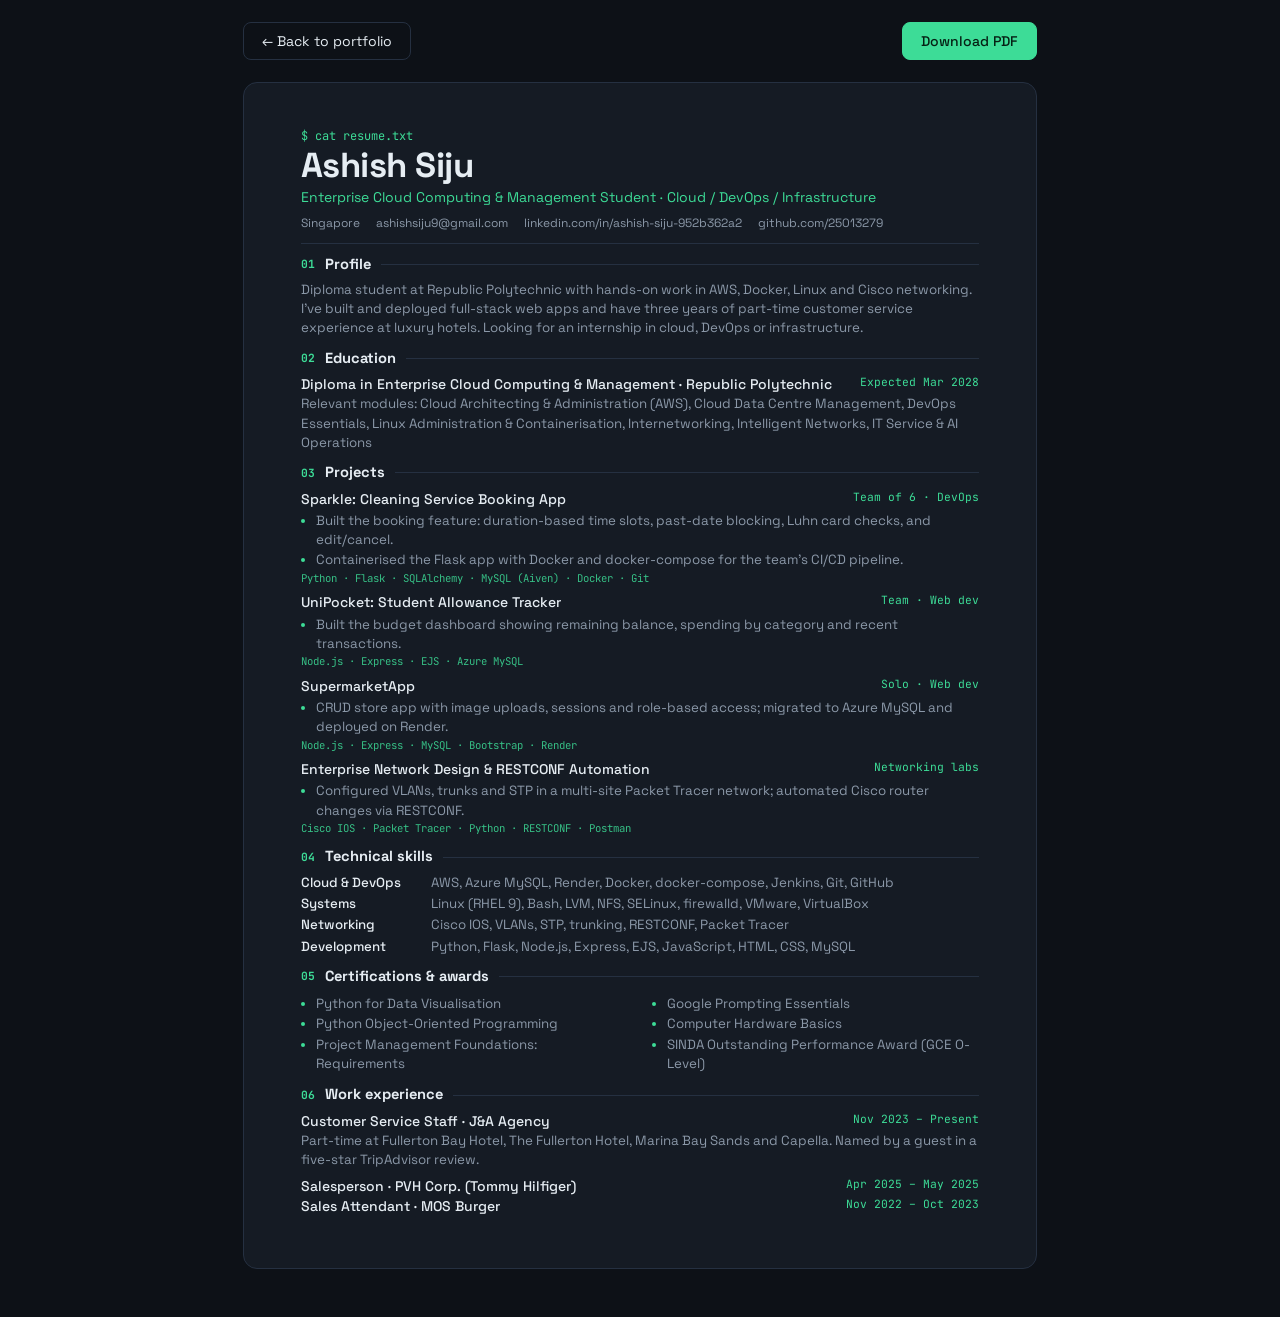
==== resume.html @ f1ae8402 "Add files via upload" ====
<!DOCTYPE html>
<html lang="en">
<head>
  <meta charset="UTF-8">
  <meta name="viewport" content="width=device-width, initial-scale=1.0">
  <title>Resume | Ashish Siju</title>
  <link rel="preconnect" href="https://fonts.googleapis.com">
  <link rel="preconnect" href="https://fonts.gstatic.com" crossorigin>
  <link href="https://fonts.googleapis.com/css2?family=Space+Grotesk:wght@400;500;700&family=JetBrains+Mono:wght@400;500&display=swap" rel="stylesheet">
  <style>
    :root {
      --bg: #0d1117;
      --bg-card: #151b24;
      --border: #253041;
      --text: #e6edf3;
      --muted: #8b98a8;
      --accent: #3ddc97;
      --mono: 'JetBrains Mono', monospace;
      --sans: 'Space Grotesk', system-ui, sans-serif;
    }
    * { box-sizing: border-box; margin: 0; padding: 0; }
    body { background: var(--bg); color: var(--text); font-family: var(--sans); }
    a { color: inherit; text-decoration: none; }

    .toolbar { max-width: 210mm; margin: 0 auto; padding: 22px 0; display: flex; justify-content: space-between; align-items: center; }
    .toolbar a { font-size: 14px; padding: 9px 18px; border: 1px solid var(--border); border-radius: 8px; transition: border-color .2s; }
    .toolbar a:hover { border-color: var(--accent); }
    .toolbar .dl { background: var(--accent); color: #062014; border-color: var(--accent); font-weight: 500; }

    .page {
      width: 210mm; min-height: 297mm; margin: 0 auto 48px;
      background: var(--bg-card); border: 1px solid var(--border); border-radius: 14px;
      padding: 12mm 15mm; font-size: 10pt; line-height: 1.45;
    }

    header { border-bottom: 1px solid var(--border); padding-bottom: 10px; margin-bottom: 6px; }
    .tag { font-family: var(--mono); color: var(--accent); font-size: 9pt; }
    h1 { font-size: 26pt; letter-spacing: -0.5px; line-height: 1.1; }
    .title { font-size: 10.5pt; color: var(--accent); margin-top: 3px; }
    .contact { margin-top: 8px; font-size: 9pt; color: var(--muted); display: flex; flex-wrap: wrap; gap: 4px 16px; }
    .contact a:hover { color: var(--accent); }

    h2 { font-size: 11pt; margin: 10px 0 5px; display: flex; align-items: center; gap: 10px; }
    h2 span { font-family: var(--mono); font-size: 8.5pt; color: var(--accent); }
    h2::after { content: ''; flex: 1; height: 1px; background: var(--border); }

    p, li, dd { color: var(--muted); }
    .row { display: flex; justify-content: space-between; gap: 12px; }
    .row strong { font-size: 10.5pt; color: var(--text); font-weight: 500; }
    .date { font-family: var(--mono); font-size: 8.5pt; color: var(--accent); white-space: nowrap; }
    .item { margin-bottom: 6px; }
    ul { padding-left: 15px; margin-top: 2px; }
    li { margin-bottom: 1px; }
    li::marker { color: var(--accent); }
    .stack { font-family: var(--mono); font-size: 8pt; color: var(--accent); opacity: .85; }

    .skills { display: grid; grid-template-columns: 120px 1fr; gap: 2px 10px; }
    .skills dt { color: var(--text); font-weight: 500; }

    .two-col { display: grid; grid-template-columns: 1fr 1fr; gap: 0 24px; }

    /* Printed / PDF version stays light so it prints cleanly */
    @media print {
      @page { size: A4; margin: 0; }
      :root { --bg: #fff; --bg-card: #fff; --border: #dfe4ea; --text: #1c2430; --muted: #3d4756; --accent: #0f8a5f; }
      .toolbar, .tag { display: none; }
      .page { margin: 0; width: auto; min-height: auto; border: none; border-radius: 0; padding: 8mm 15mm; }
    }
    @media screen and (max-width: 820px) {
      .toolbar { padding: 16px; }
      .page { width: auto; min-height: auto; margin: 0 10px 30px; padding: 22px 18px; }
      .row { flex-direction: column; gap: 0; }
      .skills, .two-col { grid-template-columns: 1fr; }
    }
  </style>
</head>
<body>

  <div class="toolbar">
    <a href="index.html">← Back to portfolio</a>
    <a class="dl" href="resume.pdf" download>Download PDF</a>
  </div>

  <div class="page">
    <header>
      <p class="tag">$ cat resume.txt</p>
      <h1>Ashish Siju</h1>
      <p class="title">Enterprise Cloud Computing &amp; Management Student · Cloud / DevOps / Infrastructure</p>
      <div class="contact">
        <span>Singapore</span>
        <a href="mailto:ashishsiju9@gmail.com">ashishsiju9@gmail.com</a>
        <a href="https://www.linkedin.com/in/ashish-siju-952b362a2/">linkedin.com/in/ashish-siju-952b362a2</a>
        <a href="https://github.com/25013279">github.com/25013279</a>
      </div>
    </header>

    <h2><span>01</span> Profile</h2>
    <p>Diploma student at Republic Polytechnic with hands-on work in AWS, Docker, Linux and Cisco networking. I've built and deployed full-stack web apps and have three years of part-time customer service experience at luxury hotels. Looking for an internship in cloud, DevOps or infrastructure.</p>

    <h2><span>02</span> Education</h2>
    <div class="item">
      <div class="row"><strong>Diploma in Enterprise Cloud Computing &amp; Management · Republic Polytechnic</strong><span class="date">Expected Mar 2028</span></div>
      <p>Relevant modules: Cloud Architecting &amp; Administration (AWS), Cloud Data Centre Management, DevOps Essentials, Linux Administration &amp; Containerisation, Internetworking, Intelligent Networks, IT Service &amp; AI Operations</p>
    </div>

    <h2><span>03</span> Projects</h2>
    <div class="item">
      <div class="row"><strong>Sparkle: Cleaning Service Booking App</strong><span class="date">Team of 6 · DevOps</span></div>
      <ul>
        <li>Built the booking feature: duration-based time slots, past-date blocking, Luhn card checks, and edit/cancel.</li>
        <li>Containerised the Flask app with Docker and docker-compose for the team's CI/CD pipeline.</li>
      </ul>
      <p class="stack">Python · Flask · SQLAlchemy · MySQL (Aiven) · Docker · Git</p>
    </div>
    <div class="item">
      <div class="row"><strong>UniPocket: Student Allowance Tracker</strong><span class="date">Team · Web dev</span></div>
      <ul>
        <li>Built the budget dashboard showing remaining balance, spending by category and recent transactions.</li>
      </ul>
      <p class="stack">Node.js · Express · EJS · Azure MySQL</p>
    </div>
    <div class="item">
      <div class="row"><strong>SupermarketApp</strong><span class="date">Solo · Web dev</span></div>
      <ul>
        <li>CRUD store app with image uploads, sessions and role-based access; migrated to Azure MySQL and deployed on Render.</li>
      </ul>
      <p class="stack">Node.js · Express · MySQL · Bootstrap · Render</p>
    </div>
    <div class="item">
      <div class="row"><strong>Enterprise Network Design &amp; RESTCONF Automation</strong><span class="date">Networking labs</span></div>
      <ul>
        <li>Configured VLANs, trunks and STP in a multi-site Packet Tracer network; automated Cisco router changes via RESTCONF.</li>
      </ul>
      <p class="stack">Cisco IOS · Packet Tracer · Python · RESTCONF · Postman</p>
    </div>

    <h2><span>04</span> Technical skills</h2>
    <dl class="skills">
      <dt>Cloud &amp; DevOps</dt><dd>AWS, Azure MySQL, Render, Docker, docker-compose, Jenkins, Git, GitHub</dd>
      <dt>Systems</dt><dd>Linux (RHEL 9), Bash, LVM, NFS, SELinux, firewalld, VMware, VirtualBox</dd>
      <dt>Networking</dt><dd>Cisco IOS, VLANs, STP, trunking, RESTCONF, Packet Tracer</dd>
      <dt>Development</dt><dd>Python, Flask, Node.js, Express, EJS, JavaScript, HTML, CSS, MySQL</dd>
    </dl>

    <h2><span>05</span> Certifications &amp; awards</h2>
    <div class="two-col">
      <ul>
        <li>Python for Data Visualisation</li>
        <li>Python Object-Oriented Programming</li>
        <li>Project Management Foundations: Requirements</li>
      </ul>
      <ul>
        <li>Google Prompting Essentials</li>
        <li>Computer Hardware Basics</li>
        <li>SINDA Outstanding Performance Award (GCE O-Level)</li>
      </ul>
    </div>

    <h2><span>06</span> Work experience</h2>
    <div class="item">
      <div class="row"><strong>Customer Service Staff · J&amp;A Agency</strong><span class="date">Nov 2023 – Present</span></div>
      <p>Part-time at Fullerton Bay Hotel, The Fullerton Hotel, Marina Bay Sands and Capella. Named by a guest in a five-star TripAdvisor review.</p>
    </div>
    <div class="item">
      <div class="row"><strong>Salesperson · PVH Corp. (Tommy Hilfiger)</strong><span class="date">Apr 2025 – May 2025</span></div>
      <div class="row"><strong>Sales Attendant · MOS Burger</strong><span class="date">Nov 2022 – Oct 2023</span></div>
    </div>
  </div>

</body>
</html>
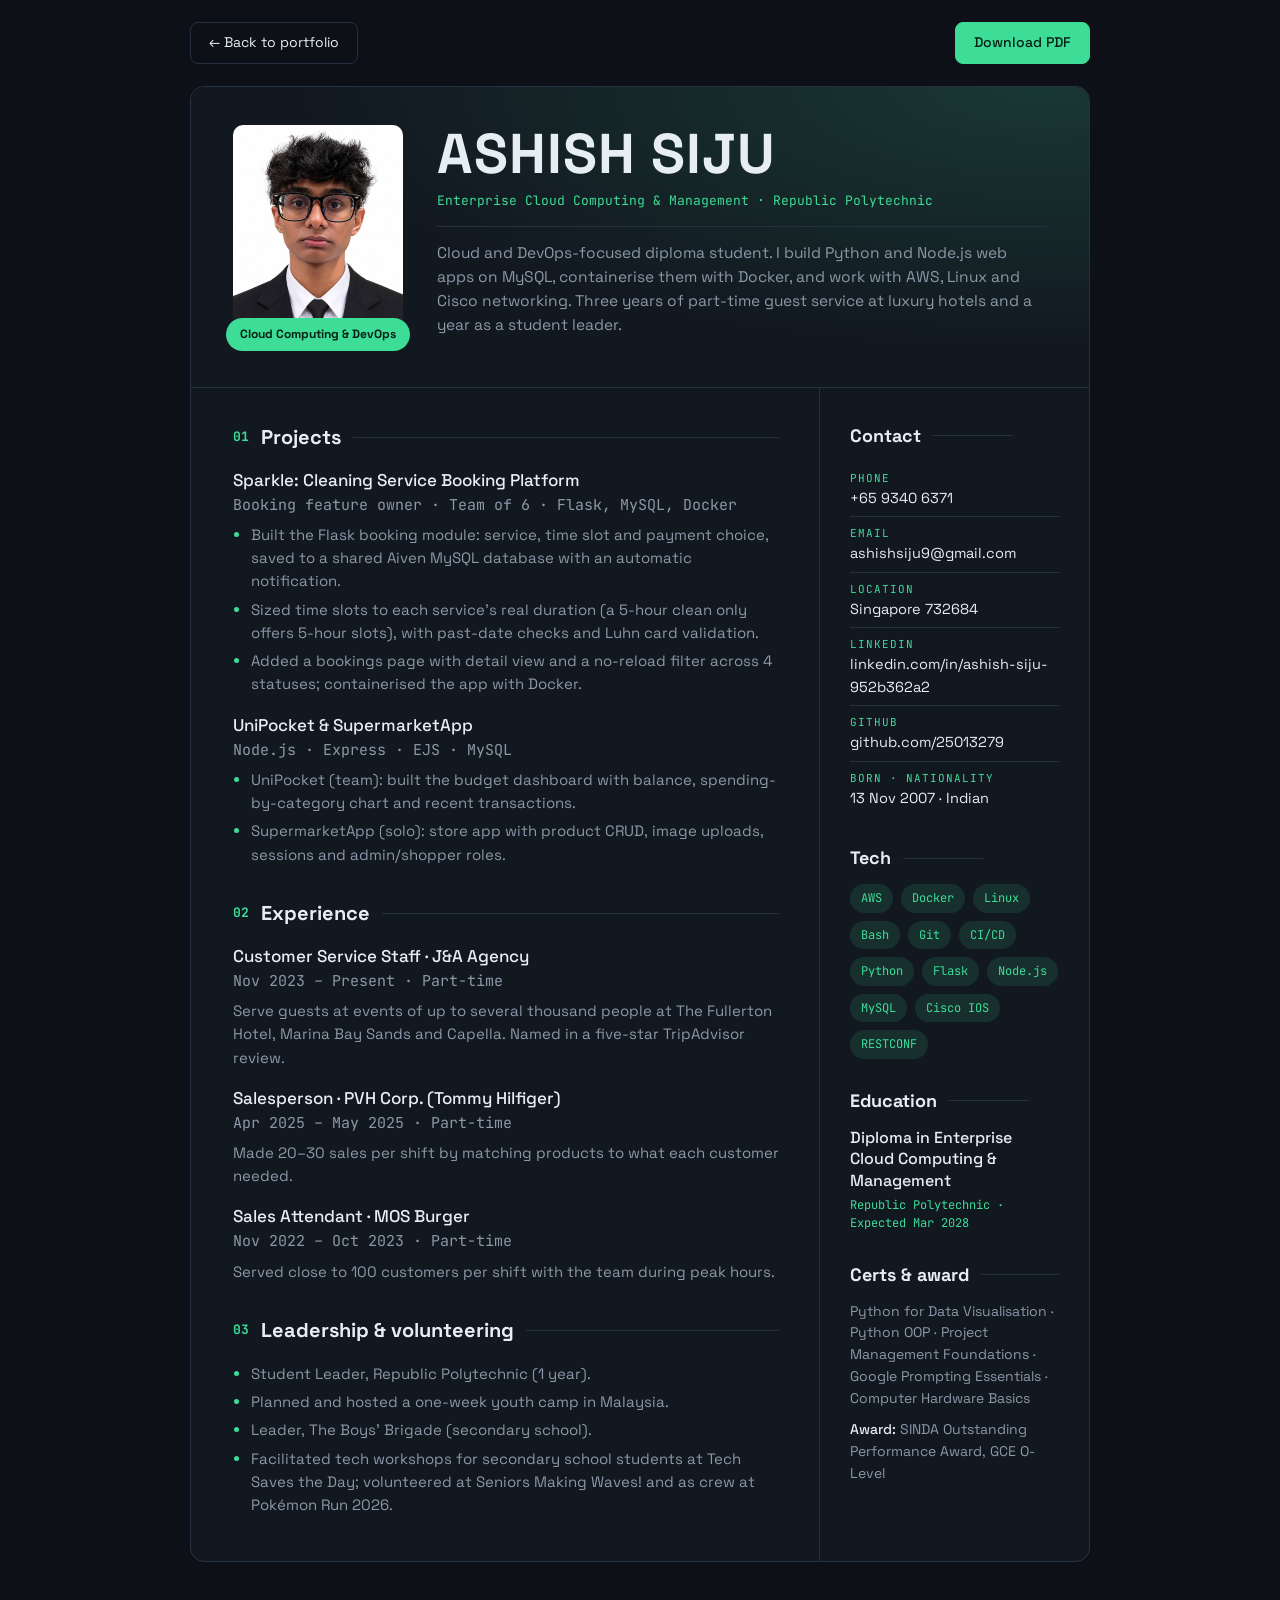
==== commit 013f10cc: "Add files via upload" ====
--- a/resume.html
+++ b/resume.html
@@ -10,67 +10,94 @@
   <style>
     :root {
       --bg: #0d1117;
-      --bg-card: #151b24;
+      --bg-card: #121820;
       --border: #253041;
       --text: #e6edf3;
       --muted: #8b98a8;
       --accent: #3ddc97;
+      --accent-dim: rgba(61, 220, 151, 0.12);
       --mono: 'JetBrains Mono', monospace;
       --sans: 'Space Grotesk', system-ui, sans-serif;
     }
     * { box-sizing: border-box; margin: 0; padding: 0; }
-    body { background: var(--bg); color: var(--text); font-family: var(--sans); }
+    body { background: var(--bg); color: var(--text); font-family: var(--sans); line-height: 1.55; }
     a { color: inherit; text-decoration: none; }
 
-    .toolbar { max-width: 210mm; margin: 0 auto; padding: 22px 0; display: flex; justify-content: space-between; align-items: center; }
+    .toolbar { max-width: 900px; margin: 0 auto; padding: 22px 0; display: flex; justify-content: space-between; align-items: center; }
     .toolbar a { font-size: 14px; padding: 9px 18px; border: 1px solid var(--border); border-radius: 8px; transition: border-color .2s; }
     .toolbar a:hover { border-color: var(--accent); }
     .toolbar .dl { background: var(--accent); color: #062014; border-color: var(--accent); font-weight: 500; }
 
-    .page {
-      width: 210mm; min-height: 297mm; margin: 0 auto 48px;
-      background: var(--bg-card); border: 1px solid var(--border); border-radius: 14px;
-      padding: 12mm 15mm; font-size: 10pt; line-height: 1.45;
-    }
-
-    header { border-bottom: 1px solid var(--border); padding-bottom: 10px; margin-bottom: 6px; }
-    .tag { font-family: var(--mono); color: var(--accent); font-size: 9pt; }
-    h1 { font-size: 26pt; letter-spacing: -0.5px; line-height: 1.1; }
-    .title { font-size: 10.5pt; color: var(--accent); margin-top: 3px; }
-    .contact { margin-top: 8px; font-size: 9pt; color: var(--muted); display: flex; flex-wrap: wrap; gap: 4px 16px; }
+    .sheet { max-width: 900px; margin: 0 auto 48px; background: var(--bg-card); border: 1px solid var(--border); border-radius: 14px; overflow: hidden; }
+
+    /* Header */
+    .r-head {
+      display: grid; grid-template-columns: 170px 1fr; gap: 34px; align-items: start;
+      padding: 38px 42px 36px;
+      background: radial-gradient(ellipse at 95% 0%, rgba(61, 220, 151, 0.16), transparent 62%), var(--bg-card);
+      border-bottom: 1px solid var(--border);
+    }
+    .photo { position: relative; width: 170px; margin-bottom: 14px; }
+    .photo img { display: block; width: 170px; height: 212px; object-fit: cover; object-position: top; border-radius: 10px; }
+    .badge { position: absolute; left: 50%; bottom: -14px; transform: translateX(-50%); white-space: nowrap; background: var(--accent); color: #062014; font-weight: 700; font-size: 12px; padding: 7px 14px; border-radius: 999px; }
+    h1 { font-size: clamp(34px, 6vw, 56px); line-height: 1.05; letter-spacing: 1px; text-transform: uppercase; }
+    .r-sub { font-family: var(--mono); font-size: 13px; color: var(--accent); margin: 8px 0 14px; padding-bottom: 14px; border-bottom: 1px solid var(--border); }
+    .r-summary { color: var(--muted); font-size: 15.5px; }
+
+    /* Body */
+    .r-body { display: grid; grid-template-columns: 1fr 270px; }
+    .r-main { padding: 34px 40px 40px 42px; }
+    .r-side { padding: 34px 30px 40px; border-left: 1px solid var(--border); }
+
+    h2 { font-size: 20px; margin-bottom: 16px; display: flex; align-items: center; gap: 12px; }
+    h2 span { font-family: var(--mono); font-size: 13px; color: var(--accent); }
+    h2::after { content: ''; flex: 1; height: 1px; background: var(--border); }
+    .r-main section + section { margin-top: 32px; }
+
+    .item { margin-bottom: 18px; }
+    .item:last-child { margin-bottom: 0; }
+    .item h3 { font-size: 17px; font-weight: 500; line-height: 1.35; }
+    .meta { font-family: var(--mono); font-size: 12px; color: var(--accent); margin: 2px 0 6px; }
+    .item p, .item li, .plain li { color: var(--muted); font-size: 15px; }
+    ul { padding-left: 18px; }
+    li { margin-bottom: 5px; }
+    li::marker { color: var(--accent); }
+
+    /* Sidebar */
+    .r-side h2 { font-size: 18px; margin-bottom: 12px; }
+    .r-side h2::after { max-width: 80px; }
+    .r-side section + section { margin-top: 28px; }
+    .contact div { padding: 8px 0 7px; border-bottom: 1px solid var(--border); }
+    .contact div:last-child { border-bottom: none; }
+    .contact dt { font-family: var(--mono); font-size: 11px; color: var(--accent); text-transform: uppercase; letter-spacing: 1px; }
+    .contact dd { font-size: 14.5px; word-break: break-word; }
     .contact a:hover { color: var(--accent); }
-
-    h2 { font-size: 11pt; margin: 10px 0 5px; display: flex; align-items: center; gap: 10px; }
-    h2 span { font-family: var(--mono); font-size: 8.5pt; color: var(--accent); }
-    h2::after { content: ''; flex: 1; height: 1px; background: var(--border); }
-
-    p, li, dd { color: var(--muted); }
-    .row { display: flex; justify-content: space-between; gap: 12px; }
-    .row strong { font-size: 10.5pt; color: var(--text); font-weight: 500; }
-    .date { font-family: var(--mono); font-size: 8.5pt; color: var(--accent); white-space: nowrap; }
-    .item { margin-bottom: 6px; }
-    ul { padding-left: 15px; margin-top: 2px; }
-    li { margin-bottom: 1px; }
-    li::marker { color: var(--accent); }
-    .stack { font-family: var(--mono); font-size: 8pt; color: var(--accent); opacity: .85; }
-
-    .skills { display: grid; grid-template-columns: 120px 1fr; gap: 2px 10px; }
-    .skills dt { color: var(--text); font-weight: 500; }
-
-    .two-col { display: grid; grid-template-columns: 1fr 1fr; gap: 0 24px; }
-
-    /* Printed / PDF version stays light so it prints cleanly */
+    .tags { list-style: none; padding: 0; display: flex; flex-wrap: wrap; gap: 8px; }
+    .tags li { margin: 0; font-family: var(--mono); font-size: 12px; padding: 5px 11px; border-radius: 999px; background: var(--accent-dim); color: var(--accent); }
+    .edu strong { display: block; font-weight: 500; font-size: 16px; line-height: 1.35; margin-bottom: 4px; }
+    .edu .meta { margin: 0; }
+    .certs p { color: var(--muted); font-size: 14px; }
+    .certs p + p { margin-top: 10px; }
+    .certs b { color: var(--text); font-weight: 500; }
+
+    @media screen and (max-width: 820px) {
+      .toolbar { padding: 16px; }
+      .sheet { margin: 0 10px 30px; }
+      .r-head { grid-template-columns: 1fr; justify-items: center; text-align: center; padding: 28px 22px; gap: 22px; }
+      .r-sub { text-align: center; }
+      .r-body { grid-template-columns: 1fr; }
+      .r-main { padding: 26px 22px; }
+      .r-side { border-left: none; border-top: 1px solid var(--border); padding: 26px 22px 32px; }
+    }
+
+    /* Printing uses a light version so it prints cleanly */
     @media print {
       @page { size: A4; margin: 0; }
-      :root { --bg: #fff; --bg-card: #fff; --border: #dfe4ea; --text: #1c2430; --muted: #3d4756; --accent: #0f8a5f; }
-      .toolbar, .tag { display: none; }
-      .page { margin: 0; width: auto; min-height: auto; border: none; border-radius: 0; padding: 8mm 15mm; }
-    }
-    @media screen and (max-width: 820px) {
-      .toolbar { padding: 16px; }
-      .page { width: auto; min-height: auto; margin: 0 10px 30px; padding: 22px 18px; }
-      .row { flex-direction: column; gap: 0; }
-      .skills, .two-col { grid-template-columns: 1fr; }
+      :root { --bg: #fff; --bg-card: #fff; --border: #dfe4ea; --text: #1c2430; --muted: #3d4756; --accent: #0f8a5f; --accent-dim: #e6f6ef; }
+      .toolbar { display: none; }
+      .sheet { margin: 0; border: none; border-radius: 0; max-width: none; }
+      .r-head { background: #fff; }
+      .badge { color: #fff; }
     }
   </style>
 </head>
@@ -81,89 +108,108 @@
     <a class="dl" href="resume.pdf" download>Download PDF</a>
   </div>
 
-  <div class="page">
-    <header>
-      <p class="tag">$ cat resume.txt</p>
-      <h1>Ashish Siju</h1>
-      <p class="title">Enterprise Cloud Computing &amp; Management Student · Cloud / DevOps / Infrastructure</p>
-      <div class="contact">
-        <span>Singapore</span>
-        <a href="mailto:ashishsiju9@gmail.com">ashishsiju9@gmail.com</a>
-        <a href="https://www.linkedin.com/in/ashish-siju-952b362a2/">linkedin.com/in/ashish-siju-952b362a2</a>
-        <a href="https://github.com/25013279">github.com/25013279</a>
+  <div class="sheet">
+    <header class="r-head">
+      <div class="photo">
+        <img src="images/resume-photo.jpg" alt="Ashish Siju" width="640" height="800">
+        <span class="badge">Cloud Computing &amp; DevOps</span>
+      </div>
+      <div>
+        <h1>Ashish Siju</h1>
+        <p class="r-sub">Enterprise Cloud Computing &amp; Management · Republic Polytechnic</p>
+        <p class="r-summary">Cloud and DevOps-focused diploma student. I build Python and Node.js web apps on MySQL, containerise them with Docker, and work with AWS, Linux and Cisco networking. Three years of part-time guest service at luxury hotels and a year as a student leader.</p>
       </div>
     </header>
 
-    <h2><span>01</span> Profile</h2>
-    <p>Diploma student at Republic Polytechnic with hands-on work in AWS, Docker, Linux and Cisco networking. I've built and deployed full-stack web apps and have three years of part-time customer service experience at luxury hotels. Looking for an internship in cloud, DevOps or infrastructure.</p>
-
-    <h2><span>02</span> Education</h2>
-    <div class="item">
-      <div class="row"><strong>Diploma in Enterprise Cloud Computing &amp; Management · Republic Polytechnic</strong><span class="date">Expected Mar 2028</span></div>
-      <p>Relevant modules: Cloud Architecting &amp; Administration (AWS), Cloud Data Centre Management, DevOps Essentials, Linux Administration &amp; Containerisation, Internetworking, Intelligent Networks, IT Service &amp; AI Operations</p>
-    </div>
-
-    <h2><span>03</span> Projects</h2>
-    <div class="item">
-      <div class="row"><strong>Sparkle: Cleaning Service Booking App</strong><span class="date">Team of 6 · DevOps</span></div>
-      <ul>
-        <li>Built the booking feature: duration-based time slots, past-date blocking, Luhn card checks, and edit/cancel.</li>
-        <li>Containerised the Flask app with Docker and docker-compose for the team's CI/CD pipeline.</li>
-      </ul>
-      <p class="stack">Python · Flask · SQLAlchemy · MySQL (Aiven) · Docker · Git</p>
-    </div>
-    <div class="item">
-      <div class="row"><strong>UniPocket: Student Allowance Tracker</strong><span class="date">Team · Web dev</span></div>
-      <ul>
-        <li>Built the budget dashboard showing remaining balance, spending by category and recent transactions.</li>
-      </ul>
-      <p class="stack">Node.js · Express · EJS · Azure MySQL</p>
-    </div>
-    <div class="item">
-      <div class="row"><strong>SupermarketApp</strong><span class="date">Solo · Web dev</span></div>
-      <ul>
-        <li>CRUD store app with image uploads, sessions and role-based access; migrated to Azure MySQL and deployed on Render.</li>
-      </ul>
-      <p class="stack">Node.js · Express · MySQL · Bootstrap · Render</p>
-    </div>
-    <div class="item">
-      <div class="row"><strong>Enterprise Network Design &amp; RESTCONF Automation</strong><span class="date">Networking labs</span></div>
-      <ul>
-        <li>Configured VLANs, trunks and STP in a multi-site Packet Tracer network; automated Cisco router changes via RESTCONF.</li>
-      </ul>
-      <p class="stack">Cisco IOS · Packet Tracer · Python · RESTCONF · Postman</p>
-    </div>
-
-    <h2><span>04</span> Technical skills</h2>
-    <dl class="skills">
-      <dt>Cloud &amp; DevOps</dt><dd>AWS, Azure MySQL, Render, Docker, docker-compose, Jenkins, Git, GitHub</dd>
-      <dt>Systems</dt><dd>Linux (RHEL 9), Bash, LVM, NFS, SELinux, firewalld, VMware, VirtualBox</dd>
-      <dt>Networking</dt><dd>Cisco IOS, VLANs, STP, trunking, RESTCONF, Packet Tracer</dd>
-      <dt>Development</dt><dd>Python, Flask, Node.js, Express, EJS, JavaScript, HTML, CSS, MySQL</dd>
-    </dl>
-
-    <h2><span>05</span> Certifications &amp; awards</h2>
-    <div class="two-col">
-      <ul>
-        <li>Python for Data Visualisation</li>
-        <li>Python Object-Oriented Programming</li>
-        <li>Project Management Foundations: Requirements</li>
-      </ul>
-      <ul>
-        <li>Google Prompting Essentials</li>
-        <li>Computer Hardware Basics</li>
-        <li>SINDA Outstanding Performance Award (GCE O-Level)</li>
-      </ul>
-    </div>
-
-    <h2><span>06</span> Work experience</h2>
-    <div class="item">
-      <div class="row"><strong>Customer Service Staff · J&amp;A Agency</strong><span class="date">Nov 2023 – Present</span></div>
-      <p>Part-time at Fullerton Bay Hotel, The Fullerton Hotel, Marina Bay Sands and Capella. Named by a guest in a five-star TripAdvisor review.</p>
-    </div>
-    <div class="item">
-      <div class="row"><strong>Salesperson · PVH Corp. (Tommy Hilfiger)</strong><span class="date">Apr 2025 – May 2025</span></div>
-      <div class="row"><strong>Sales Attendant · MOS Burger</strong><span class="date">Nov 2022 – Oct 2023</span></div>
+    <div class="r-body">
+      <div class="r-main">
+
+        <section>
+          <h2><span>01</span> Projects</h2>
+          <div class="item">
+            <h3>Sparkle: Cleaning Service Booking Platform</h3>
+            <p class="meta">Booking feature owner · Team of 6 · Flask, MySQL, Docker</p>
+            <ul>
+              <li>Built the Flask booking module: service, time slot and payment choice, saved to a shared Aiven MySQL database with an automatic notification.</li>
+              <li>Sized time slots to each service's real duration (a 5-hour clean only offers 5-hour slots), with past-date checks and Luhn card validation.</li>
+              <li>Added a bookings page with detail view and a no-reload filter across 4 statuses; containerised the app with Docker.</li>
+            </ul>
+          </div>
+          <div class="item">
+            <h3>UniPocket &amp; SupermarketApp</h3>
+            <p class="meta">Node.js · Express · EJS · MySQL</p>
+            <ul>
+              <li>UniPocket (team): built the budget dashboard with balance, spending-by-category chart and recent transactions.</li>
+              <li>SupermarketApp (solo): store app with product CRUD, image uploads, sessions and admin/shopper roles.</li>
+            </ul>
+          </div>
+        </section>
+
+        <section>
+          <h2><span>02</span> Experience</h2>
+          <div class="item">
+            <h3>Customer Service Staff · J&amp;A Agency</h3>
+            <p class="meta">Nov 2023 – Present · Part-time</p>
+            <p>Serve guests at events of up to several thousand people at The Fullerton Hotel, Marina Bay Sands and Capella. Named in a five-star TripAdvisor review.</p>
+          </div>
+          <div class="item">
+            <h3>Salesperson · PVH Corp. (Tommy Hilfiger)</h3>
+            <p class="meta">Apr 2025 – May 2025 · Part-time</p>
+            <p>Made 20–30 sales per shift by matching products to what each customer needed.</p>
+          </div>
+          <div class="item">
+            <h3>Sales Attendant · MOS Burger</h3>
+            <p class="meta">Nov 2022 – Oct 2023 · Part-time</p>
+            <p>Served close to 100 customers per shift with the team during peak hours.</p>
+          </div>
+        </section>
+
+        <section>
+          <h2><span>03</span> Leadership &amp; volunteering</h2>
+          <ul class="plain">
+            <li>Student Leader, Republic Polytechnic (1 year).</li>
+            <li>Planned and hosted a one-week youth camp in Malaysia.</li>
+            <li>Leader, The Boys' Brigade (secondary school).</li>
+            <li>Facilitated tech workshops for secondary school students at Tech Saves the Day; volunteered at Seniors Making Waves! and as crew at Pokémon Run 2026.</li>
+          </ul>
+        </section>
+
+      </div>
+
+      <aside class="r-side">
+
+        <section>
+          <h2>Contact</h2>
+          <dl class="contact">
+            <div><dt>Phone</dt><dd><a href="tel:+6593406371">+65 9340 6371</a></dd></div>
+            <div><dt>Email</dt><dd><a href="mailto:ashishsiju9@gmail.com">ashishsiju9@gmail.com</a></dd></div>
+            <div><dt>Location</dt><dd>Singapore 732684</dd></div>
+            <div><dt>LinkedIn</dt><dd><a href="https://www.linkedin.com/in/ashish-siju-952b362a2/">linkedin.com/in/ashish-siju-952b362a2</a></dd></div>
+            <div><dt>GitHub</dt><dd><a href="https://github.com/25013279">github.com/25013279</a></dd></div>
+            <div><dt>Born · Nationality</dt><dd>13 Nov 2007 · Indian</dd></div>
+          </dl>
+        </section>
+
+        <section>
+          <h2>Tech</h2>
+          <ul class="tags">
+            <li>AWS</li><li>Docker</li><li>Linux</li><li>Bash</li><li>Git</li><li>CI/CD</li><li>Python</li><li>Flask</li><li>Node.js</li><li>MySQL</li><li>Cisco IOS</li><li>RESTCONF</li>
+          </ul>
+        </section>
+
+        <section class="edu">
+          <h2>Education</h2>
+          <strong>Diploma in Enterprise Cloud Computing &amp; Management</strong>
+          <p class="meta">Republic Polytechnic · Expected Mar 2028</p>
+        </section>
+
+        <section class="certs">
+          <h2>Certs &amp; award</h2>
+          <p>Python for Data Visualisation · Python OOP · Project Management Foundations · Google Prompting Essentials · Computer Hardware Basics</p>
+          <p><b>Award:</b> SINDA Outstanding Performance Award, GCE O-Level</p>
+        </section>
+
+      </aside>
     </div>
   </div>
 
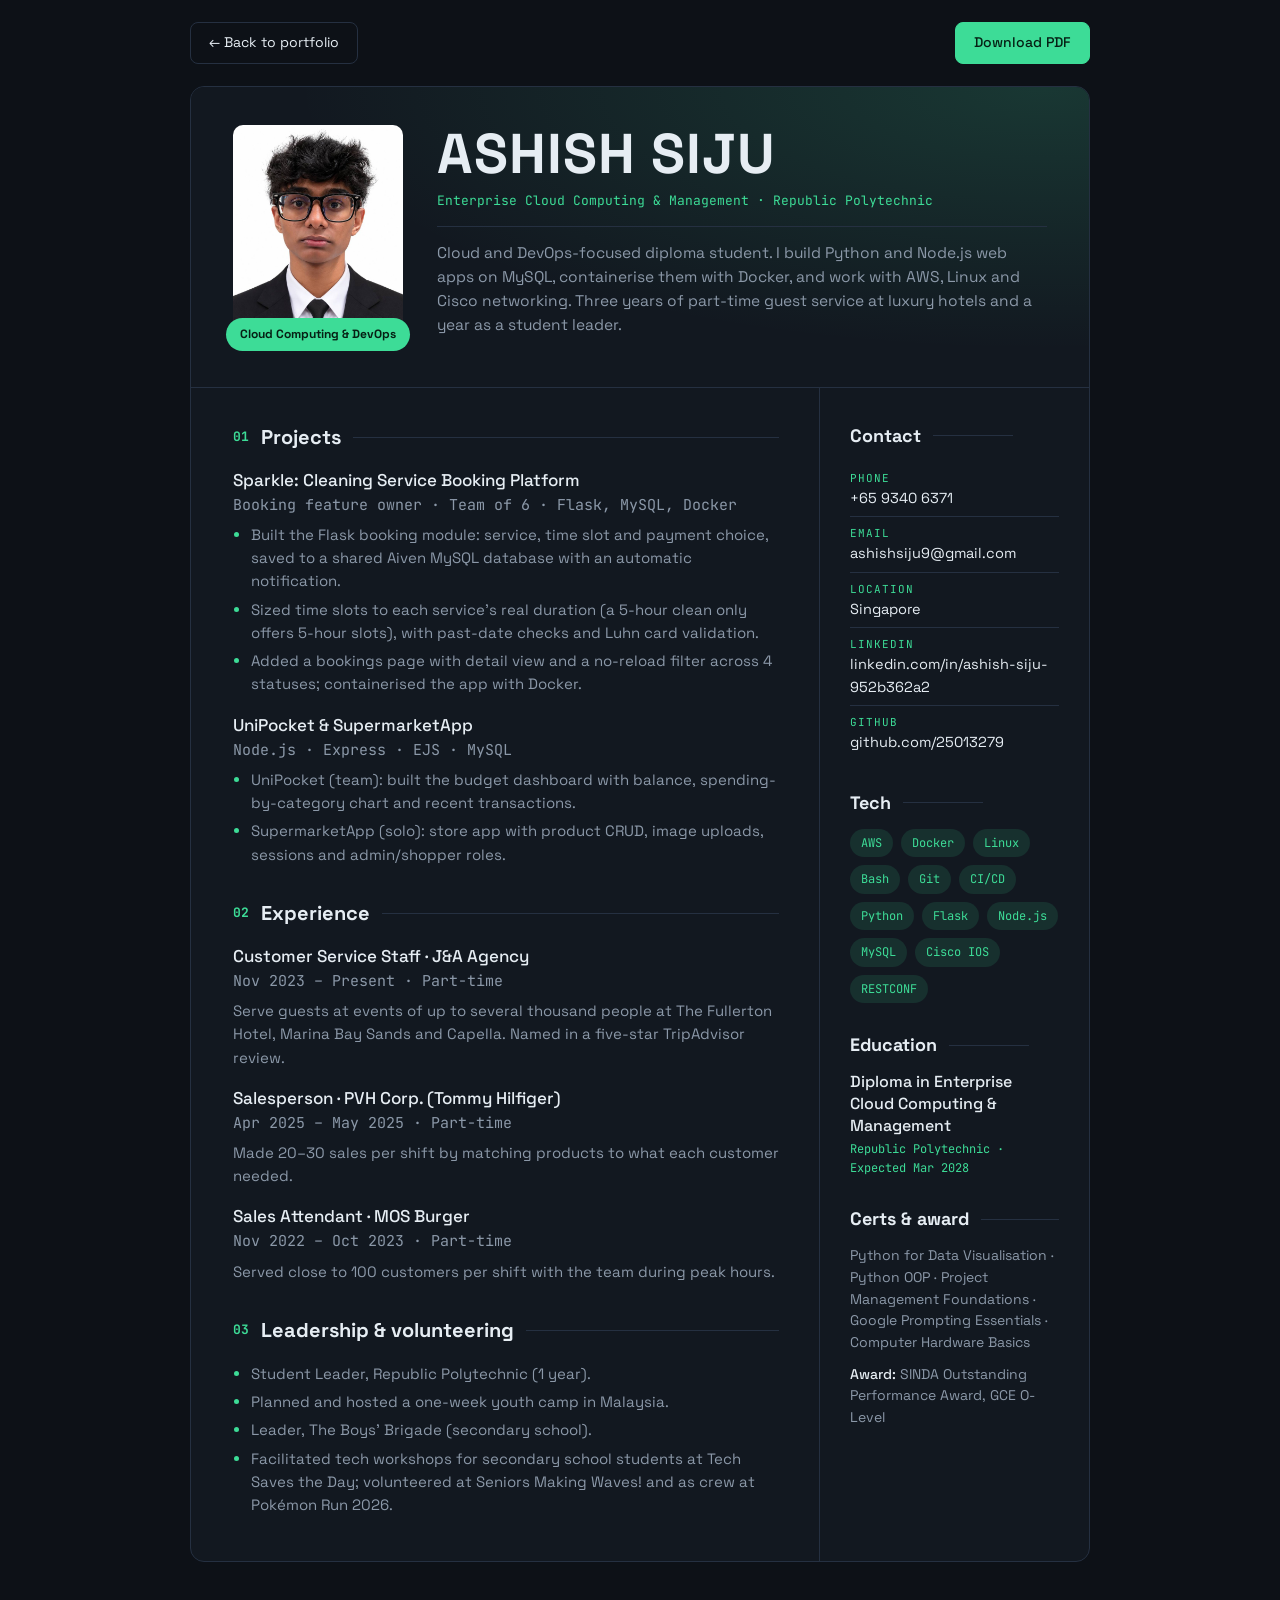
==== commit 90eed417: "Add files via upload" ====
--- a/resume.html
+++ b/resume.html
@@ -183,10 +183,9 @@
           <dl class="contact">
             <div><dt>Phone</dt><dd><a href="tel:+6593406371">+65 9340 6371</a></dd></div>
             <div><dt>Email</dt><dd><a href="mailto:ashishsiju9@gmail.com">ashishsiju9@gmail.com</a></dd></div>
-            <div><dt>Location</dt><dd>Singapore 732684</dd></div>
+            <div><dt>Location</dt><dd>Singapore</dd></div>
             <div><dt>LinkedIn</dt><dd><a href="https://www.linkedin.com/in/ashish-siju-952b362a2/">linkedin.com/in/ashish-siju-952b362a2</a></dd></div>
             <div><dt>GitHub</dt><dd><a href="https://github.com/25013279">github.com/25013279</a></dd></div>
-            <div><dt>Born · Nationality</dt><dd>13 Nov 2007 · Indian</dd></div>
           </dl>
         </section>
 
